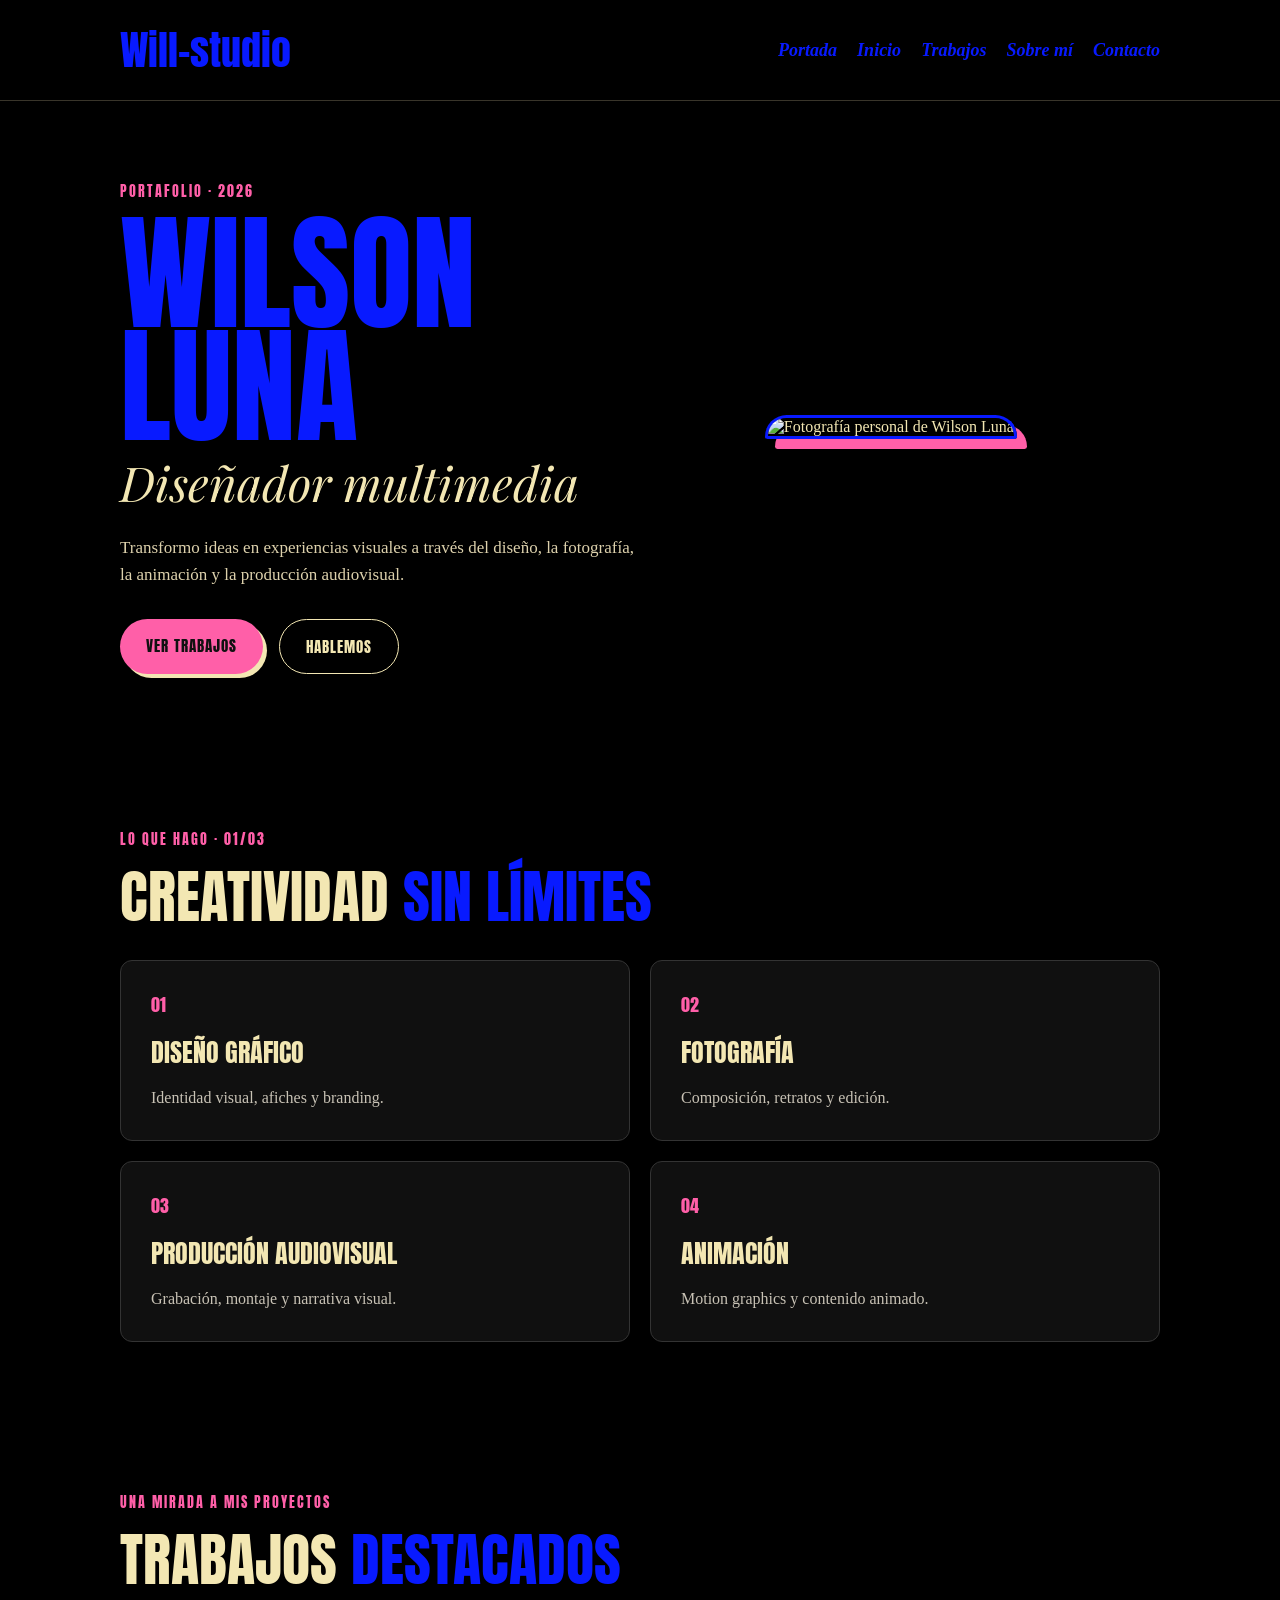
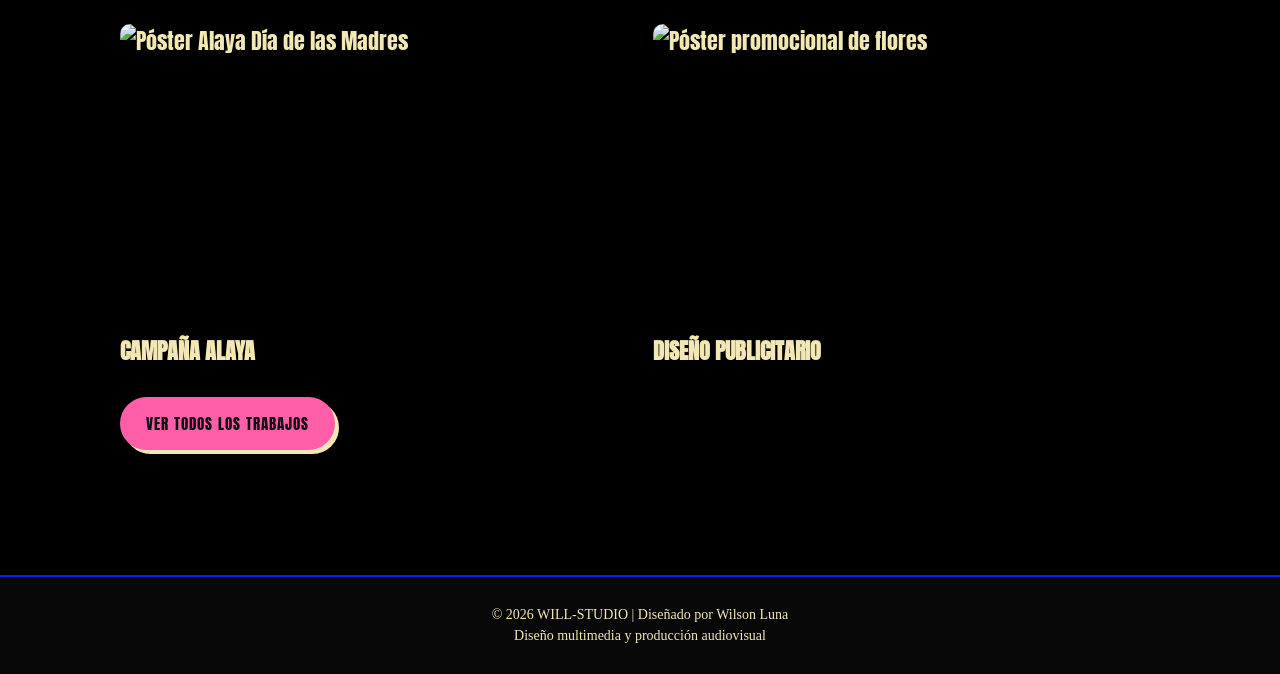
==== index.html @ 876d6737 "Add files via upload" ====
<!DOCTYPE html>
<html lang="es">
 <head>
  <meta charset="utf-8"/>
  <meta content="width=device-width, initial-scale=1.0" name="viewport"/>
  <title>
   Portafolio | Will-studio
  </title>
  <link href="https://fonts.googleapis.com" rel="preconnect"/>
  <link crossorigin="" href="https://fonts.gstatic.com" rel="preconnect"/>
  <link href="https://fonts.googleapis.com/css2?family=Anton&amp;family=Playfair+Display:ital,wght@0,400;1,400&amp;display=swap" rel="stylesheet"/>
  <link href="estilos.css" rel="stylesheet"/>
 </head>
 <body>
  <header class="encabezado">
   <div class="contenedor">
    <a class="logo" href="index.html">
     Will-studio
    </a>
    <nav class="menu">
     <a href="index.html">
      Portada
     </a>
     <a href="inicio.html">
      Inicio
     </a>
     <a href="trabajos.html">
      Trabajos
     </a>
     <a href="sobremi.html">
      Sobre mí
     </a>
     <a href="contacto.html">
      Contacto
     </a>
    </nav>
   </div>
  </header>
  <main>
   <section class="hero">
    <div class="hero-texto">
     <span class="etiqueta-rosa">
      PORTAFOLIO · 2026
     </span>
     <h1 class="titulo-azul">
      WILSON
      <br/>
      LUNA
     </h1>
     <p class="subtitulo-cursiva">
      Diseñador multimedia
     </p>
     <p class="descripcion">
      Transformo ideas en experiencias visuales a través del diseño, la fotografía, la animación y la producción audiovisual.
     </p>
     <div class="botones-hero">
      <a class="btn-rosa-sombra" href="trabajos.html">
       VER TRABAJOS
      </a>
      <a class="btn-borde" href="contacto.html">
       HABLEMOS
      </a>
     </div>
    </div>
    <div class="hero-imagen">
     <img alt="Fotografía personal de Wilson Luna" src="imagenes/wilson-retrato.jpg"/>
    </div>
   </section>
   <section class="especialidades">
    <span class="etiqueta-rosa">
     LO QUE HAGO · 01/03
    </span>
    <h2 class="titulo-seccion">
     CREATIVIDAD
     <span>
      SIN LÍMITES
     </span>
    </h2>
    <div class="contenedor-especialidades">
     <article class="tarjeta-especialidad">
      <span>
       01
      </span>
      <h3>
       DISEÑO GRÁFICO
      </h3>
      <p>
       Identidad visual, afiches y branding.
      </p>
     </article>
     <article class="tarjeta-especialidad">
      <span>
       02
      </span>
      <h3>
       FOTOGRAFÍA
      </h3>
      <p>
       Composición, retratos y edición.
      </p>
     </article>
     <article class="tarjeta-especialidad">
      <span>
       03
      </span>
      <h3>
       PRODUCCIÓN AUDIOVISUAL
      </h3>
      <p>
       Grabación, montaje y narrativa visual.
      </p>
     </article>
     <article class="tarjeta-especialidad">
      <span>
       04
      </span>
      <h3>
       ANIMACIÓN
      </h3>
      <p>
       Motion graphics y contenido animado.
      </p>
     </article>
    </div>
   </section>
   <section class="destacados">
    <span class="etiqueta-rosa">
     UNA MIRADA A MIS PROYECTOS
    </span>
    <h2 class="titulo-seccion">
     TRABAJOS
     <span>
      DESTACADOS
     </span>
    </h2>
    <div class="mini-galeria">
     <a href="trabajos.html">
      <img alt="Póster Alaya Día de las Madres" src="imagenes/poster1.jpeg"/>
      <strong>
       CAMPAÑA ALAYA
      </strong>
     </a>
     <a href="trabajos.html">
      <img alt="Póster promocional de flores" src="imagenes/poster2.jpeg"/>
      <strong>
       DISEÑO PUBLICITARIO
      </strong>
     </a>
    </div>
    <a class="btn-rosa-sombra boton-separado" href="trabajos.html">
     VER TODOS LOS TRABAJOS
    </a>
   </section>
  </main>
  <footer class="footer-simple">
   <p>
    © 2026 WILL-STUDIO | Diseñado por Wilson Luna
   </p>
   <p>
    Diseño multimedia y producción audiovisual
   </p>
  </footer>
 </body>
</html>
---- estilos.css ----
* {
    box-sizing:border-box;
    margin:0;
    padding:0;
}

body {
    background:#000;
    color:#f3e7b3;
}

a {
    color:inherit;
}

.encabezado {
    border-bottom:1px solid #39352a;
}

.contenedor {
    max-width:1100px;
    margin:auto;
    padding:20px 30px;
    display:flex;
    justify-content:space-between;
    align-items:center;
    gap:20px;
}

.logo {
    font:40px Anton,sans-serif;
    color:#081aff;
    text-decoration:none;
}

.menu {
    display:flex;
    gap:20px;
    flex-wrap:wrap;
}

.menu a {
    color:#081aff;
    font:italic bold 18px Georgia,serif;
    text-decoration:none;
}

.menu a:hover {
    color:#ff5fa8;
}

.hero {
    max-width:1100px;
    margin:auto;
    padding:80px 30px;
    display:flex;
    align-items:center;
    gap:35px;
    justify-content:space-between;
}

.hero-texto {
    flex:1;
    min-width:0;
}

.etiqueta-rosa {
    display:block;
    color:#ff5fa8;
    font:14px Anton,sans-serif;
    letter-spacing:2px;
    margin-bottom:15px;
}

.titulo-azul {
    font:clamp(65px,10vw,140px)/.88 Anton,sans-serif;
    color:#081aff;
}

.subtitulo-cursiva {
    font:italic clamp(28px,4vw,48px) 'Playfair Display',Georgia,serif;
    color:#f3e7b3;
    margin:8px 0 20px;
}

.descripcion {
    font:17px/1.6 Georgia,serif;
    max-width:530px;
    color:#ddd1ac;
    margin-bottom:30px;
}

.botones-hero {
    display:flex;
    gap:16px;
    flex-wrap:wrap;
}

.btn-rosa-sombra,.btn-borde {
    display:inline-block;
    text-decoration:none;
    font:15px Anton,sans-serif;
    letter-spacing:1px;
    padding:15px 26px;
    border-radius:50px;
}

.btn-rosa-sombra {
    background:#ff5fa8;
    color:#111;
    box-shadow:4px 4px #f3e7b3;
}

.btn-borde {
    border:1px solid #f3e7b3;
    color:#f3e7b3;
}

.hero-imagen {
    width:38%;
    flex-shrink:0;
}

.hero-imagen img {
    width:100%;
    height:460px;
    object-fit:cover;
    object-position:center;
    border-radius:160px 160px 18px 18px;
    border:3px solid #081aff;
    box-shadow:10px 10px #ff5fa8;
}

.especialidades,.destacados,.seccion-normal {
    max-width:1100px;
    margin:auto;
    padding:75px 30px;
}

.titulo-seccion {
    font:clamp(38px,5vw,58px)/1.1 Anton,sans-serif;
    color:#f3e7b3;
    margin-bottom:32px;
}

.titulo-seccion span,.pagina-intro h1 span {
    color:#081aff;
}

.contenedor-especialidades {
    display:grid;
    grid-template-columns:repeat(2,1fr);
    gap:20px;
}

.tarjeta-especialidad {
    background:#101010;
    border:1px solid #333;
    border-radius:12px;
    padding:30px;
    transition:.2s;
}

.tarjeta-especialidad>span {
    font:18px Anton,sans-serif;
    color:#ff5fa8;
}

.tarjeta-especialidad h3 {
    font:26px Anton,sans-serif;
    margin:14px 0;
    color:#f3e7b3;
}

.tarjeta-especialidad p {
    font:16px/1.5 Georgia,serif;
    color:#c8c2b5;
}

.tarjeta-especialidad:hover,.tarjeta-trabajo:hover {
    border-color:#081aff;
    transform:translateY(-5px);
    box-shadow:5px 5px #ff5fa8;
}

.mini-galeria {
    display:grid;
    grid-template-columns:repeat(2,1fr);
    gap:25px;
}

.mini-galeria a {
    text-decoration:none;
    font:22px Anton,sans-serif;
}

.mini-galeria img {
    width:100%;
    height:300px;
    object-fit:cover;
    display:block;
    border-radius:10px;
    margin-bottom:10px;
}

.boton-separado {
    margin-top:30px;
}

.pagina-intro {
    max-width:1100px;
    margin:auto;
    padding:85px 30px 45px;
}

.pagina-intro h1 {
    font:clamp(60px,9vw,110px)/1.05 Anton,sans-serif;
    color:#081aff;
}

.galeria-trabajos {
    max-width:1100px;
    margin:auto;
    padding:30px 30px 90px;
    display:grid;
    grid-template-columns:repeat(2,1fr);
    gap:30px;
}

.tarjeta-trabajo {
    background:#111;
    border:1px solid #333;
    border-radius:12px;
    padding:15px;
    transition:.2s;
    min-width:0;
}

.tarjeta-trabajo img {
    display:block;
    width:100%;
    height:310px;
    object-fit:contain;
    background:#050505;
    border-radius:8px;
}

.tarjeta-trabajo h3 {
    font:26px Anton,sans-serif;
    margin:18px 0 8px;
}

.tarjeta-trabajo p {
    font:16px/1.5 Georgia,serif;
    color:#ff5fa8;
    margin-bottom:10px;
}

.video-responsive {
    aspect-ratio:16/9;
    background:#000;
    border-radius:8px;
    overflow:hidden;
}

.video-responsive iframe {
    width:100%;
    height:100%;
    border:0;
}

.sobre-contenedor {
    max-width:1100px;
    margin:auto;
    padding:35px 30px;
    display:flex;
    gap:60px;
    align-items:center;
}

.sobre-foto {
    width:38%;
    flex-shrink:0;
}

.sobre-foto img {
    width:100%;
    height:440px;
    object-fit:cover;
    border-radius:15px;
    border:3px solid #081aff;
    box-shadow:10px 10px #ff5fa8;
}

.sobre-texto h2,.contacto-info h2,.contacto-formulario h2 {
    font:32px Anton,sans-serif;
    color:#ff5fa8;
    margin-bottom:25px;
}

.sobre-texto p {
    font:17px/1.7 Georgia,serif;
    margin-bottom:20px;
}

.contacto-contenedor {
    max-width:1100px;
    margin:auto;
    padding:30px 30px 90px;
    display:flex;
    gap:70px;
}

.contacto-info,.contacto-formulario {
    flex:1;
    min-width:0;
}

.contacto-info h3 {
    font:20px Anton,sans-serif;
    color:#ff5fa8;
    margin:25px 0 7px;
}

.contacto-info p {
    font:16px Georgia,serif;
}

.contacto-formulario {
    background:#111;
    border:1px solid #333;
    border-radius:15px;
    padding:35px;
}

.contacto-formulario h2 {
    color:#f3e7b3;
}

.contacto-formulario label {
    display:block;
    color:#ff5fa8;
    font:17px Anton,sans-serif;
    margin:16px 0 8px;
}

.contacto-formulario input,.contacto-formulario textarea {
    display:block;
    width:100%;
    background:#222;
    border:1px solid #444;
    border-radius:7px;
    padding:13px;
    color:white;
    font:15px Georgia,serif;
}

.contacto-formulario button {
    background:#ff5fa8;
    color:#000;
    border:0;
    border-radius:50px;
    padding:15px 30px;
    margin-top:20px;
    font:16px Anton,sans-serif;
    cursor:pointer;
    box-shadow:4px 4px #f3e7b3;
}

.contacto-formulario button:hover {
    background:#081aff;
    color:white;
}

.nota {
    font:12px/1.5 Georgia,serif;
    color:#aaa;
    margin-top:20px;
}

.footer-simple {
    background:#080808;
    border-top:2px solid #081aff;
    text-align:center;
    padding:25px;
    margin-top:50px;
}

.footer-simple p {
    font:14px Georgia,serif;
    margin:5px;
    color:#f3e7b3;
}

@media(max-width:850px) {
    .contenedor {
        flex-direction:column;
    }

    .hero {
        flex-direction:column;
        align-items:stretch;
    }

    .hero-imagen {
        width:100%;
        max-width:400px;
        margin:auto;
    }

    .sobre-contenedor,.contacto-contenedor {
        flex-direction:column;
        gap:35px;
    }

    .sobre-foto {
        width:100%;
        max-width:400px;
    }

    .titulo-azul {
        font-size:clamp(65px,15vw,120px);
    }

}

@media(max-width:600px) {
    .contenedor {
        padding:18px;
    }

    .menu {
        justify-content:center;
        gap:12px;
    }

    .menu a {
        font-size:15px;
    }

    .hero,.pagina-intro {
        padding:55px 20px 30px;
    }

    .especialidades,.destacados,.seccion-normal {
        padding:55px 20px;
    }

    .contenedor-especialidades,.galeria-trabajos,.mini-galeria {
        grid-template-columns:1fr;
    }

    .galeria-trabajos {
        padding:20px;
    }

    .sobre-contenedor,.contacto-contenedor {
        padding:25px 20px;
    }

    .contacto-formulario {
        padding:22px;
    }

    .hero-imagen img {
        height:390px;
    }

    .pagina-intro h1 {
        font-size:clamp(48px,12vw,75px);
    }

}
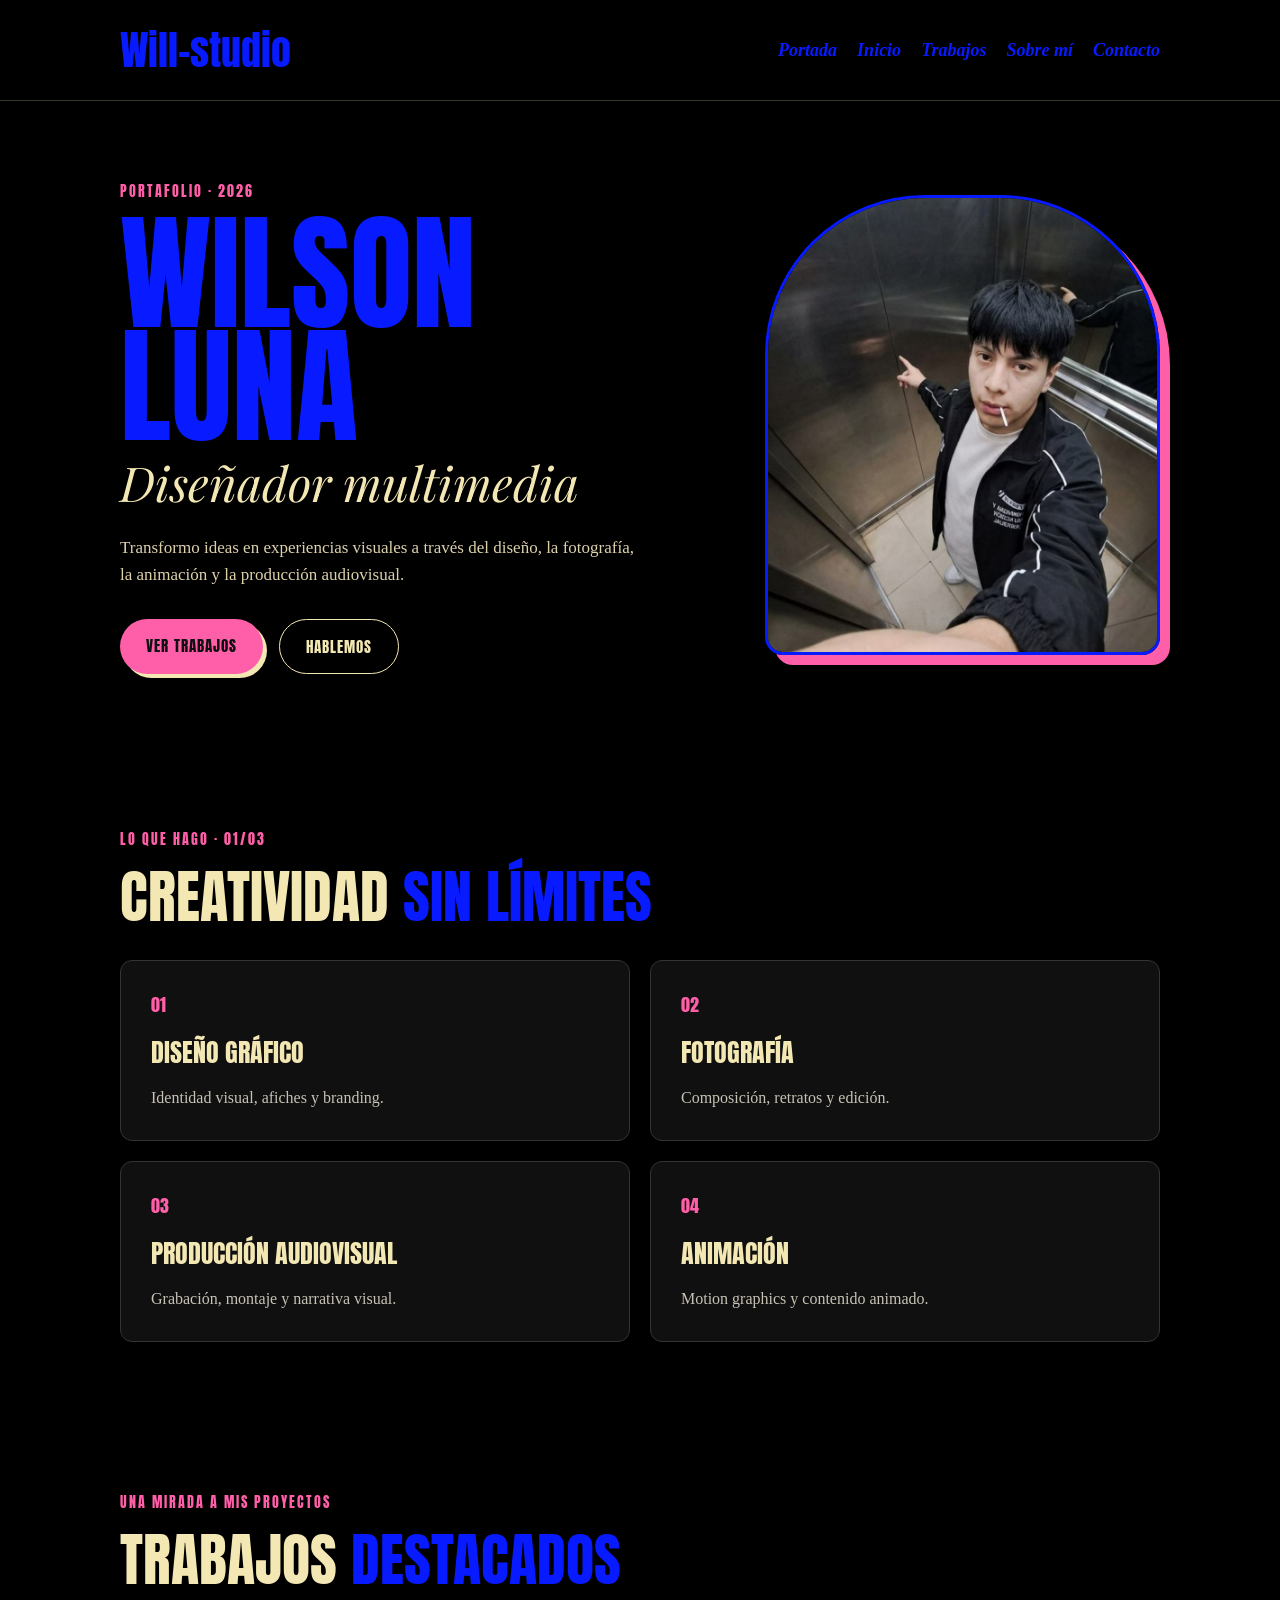
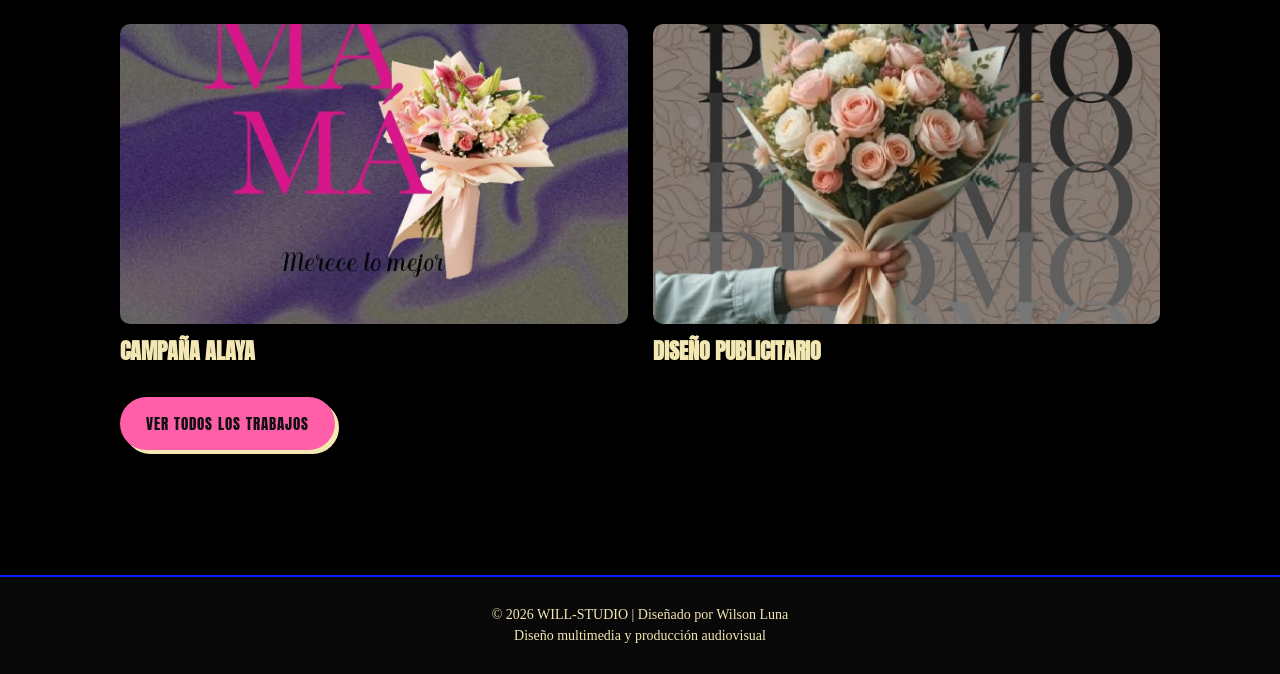
==== commit f01ebef8: "Add files via upload" ====
--- a/index.html
+++ b/index.html
@@ -63,7 +63,7 @@
      </div>
     </div>
     <div class="hero-imagen">
-     <img alt="Fotografía personal de Wilson Luna" src="imagenes/wilson-retrato.jpg"/>
+     <img alt="Fotografía personal de Wilson Luna" src="wilson-retrato.jpg"/>
     </div>
    </section>
    <section class="especialidades">
@@ -135,13 +135,13 @@
     </h2>
     <div class="mini-galeria">
      <a href="trabajos.html">
-      <img alt="Póster Alaya Día de las Madres" src="imagenes/poster1.jpeg"/>
+      <img alt="Póster Alaya Día de las Madres" src="poster1.jpeg"/>
       <strong>
        CAMPAÑA ALAYA
       </strong>
      </a>
      <a href="trabajos.html">
-      <img alt="Póster promocional de flores" src="imagenes/poster2.jpeg"/>
+      <img alt="Póster promocional de flores" src="poster2.jpeg"/>
       <strong>
        DISEÑO PUBLICITARIO
       </strong>
